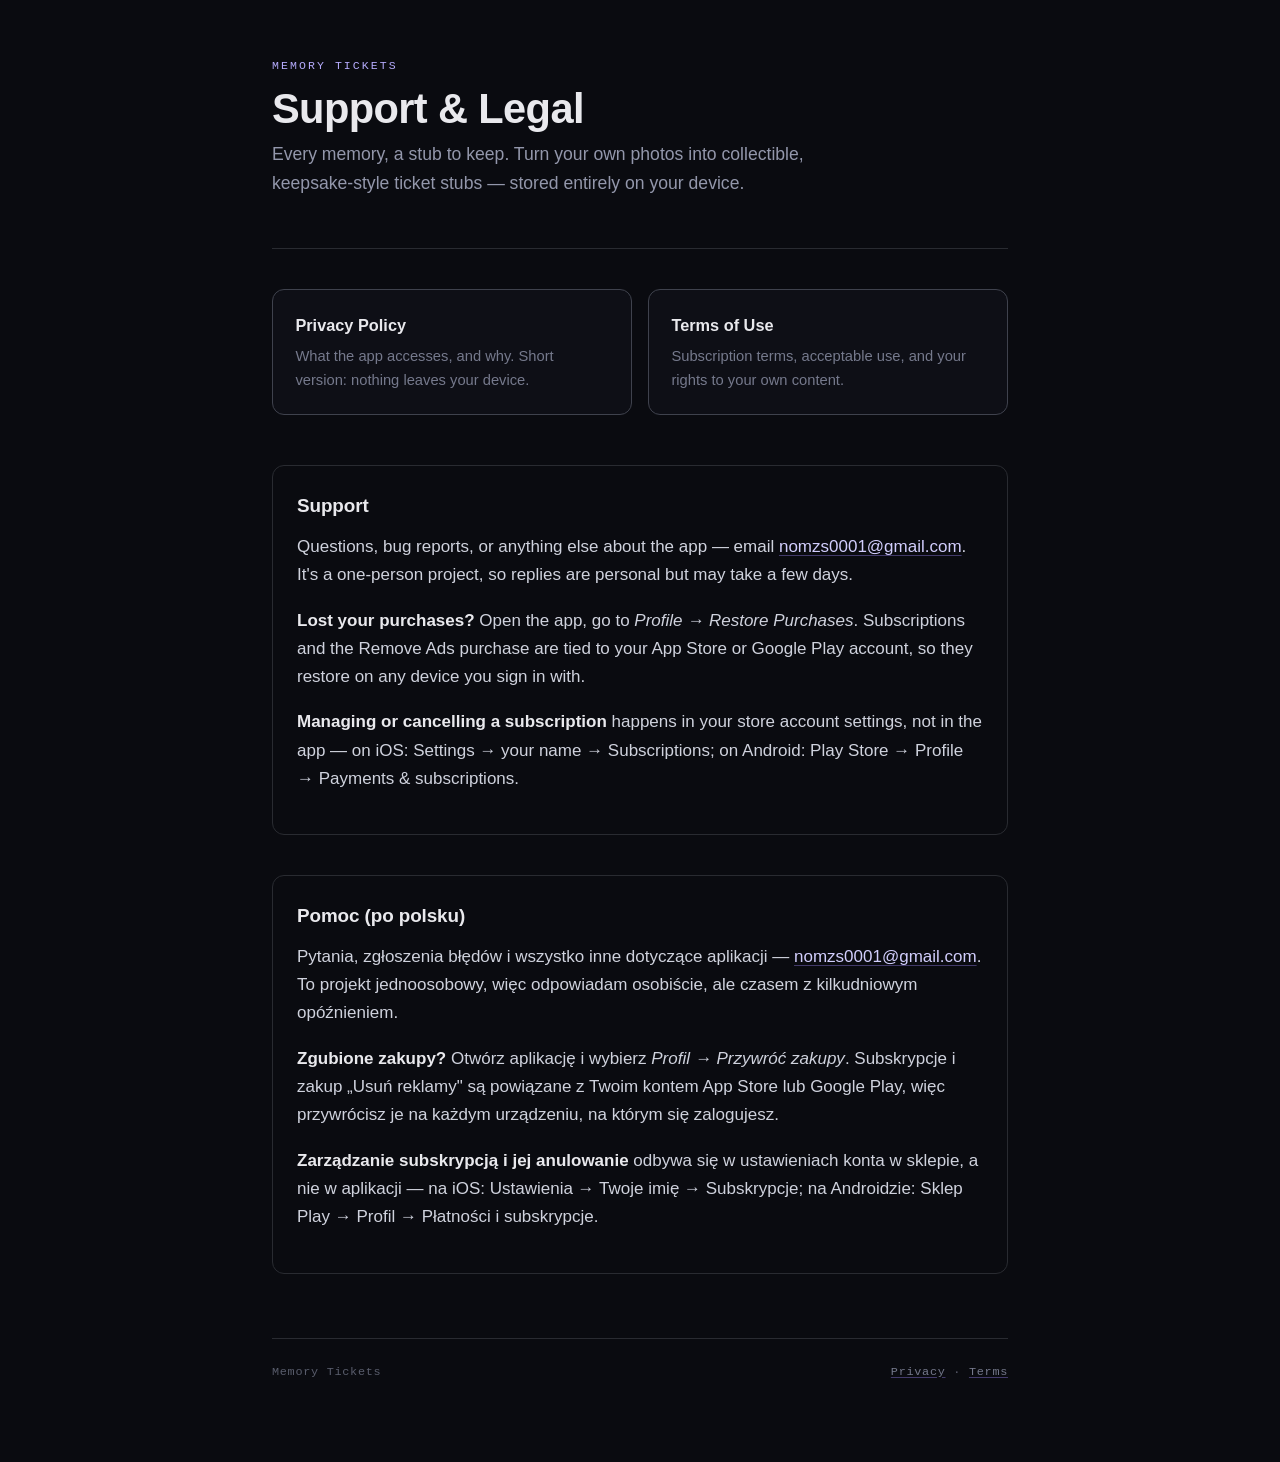
==== index.html @ 6f2deb5b "Memory Tickets legal and support pages" ====
<!doctype html>
<html lang="en">
<head>
<meta charset="utf-8">
<meta name="viewport" content="width=device-width, initial-scale=1">
<title>Memory Tickets — Support &amp; Legal</title>
<meta name="description" content="Support and legal documents for Memory Tickets — the app that turns your photos into collectible ticket stubs.">
<meta name="color-scheme" content="dark">
<link rel="stylesheet" href="style.css">
<link rel="icon" href="data:image/svg+xml,<svg xmlns='http://www.w3.org/2000/svg' viewBox='0 0 100 100'><text y='.9em' font-size='90'>🎫</text></svg>">
</head>
<body>
<div class="wrap">

  <header class="masthead">
    <p class="eyebrow">Memory Tickets</p>
    <h1>Support &amp; Legal</h1>
    <p class="lede">Every memory, a stub to keep. Turn your own photos into
      collectible, keepsake-style ticket stubs — stored entirely on your device.</p>
  </header>

  <ul class="cards">
    <li>
      <a class="card" href="privacy-policy.html">
        <h3>Privacy Policy</h3>
        <p>What the app accesses, and why. Short version: nothing leaves your device.</p>
      </a>
    </li>
    <li>
      <a class="card" href="terms-of-use.html">
        <h3>Terms of Use</h3>
        <p>Subscription terms, acceptable use, and your rights to your own content.</p>
      </a>
    </li>
  </ul>

  <section class="contact">
    <h2>Support</h2>
    <p>Questions, bug reports, or anything else about the app — email
      <a href="mailto:nomzs0001@gmail.com">nomzs0001@gmail.com</a>.
      It's a one-person project, so replies are personal but may take a few days.</p>
    <p><strong>Lost your purchases?</strong> Open the app, go to
      <em>Profile → Restore Purchases</em>. Subscriptions and the Remove&nbsp;Ads
      purchase are tied to your App&nbsp;Store or Google&nbsp;Play account, so they
      restore on any device you sign in with.</p>
    <p><strong>Managing or cancelling a subscription</strong> happens in your store
      account settings, not in the app — on iOS: Settings → your name → Subscriptions;
      on Android: Play Store → Profile → Payments &amp; subscriptions.</p>
  </section>

  <section class="contact" lang="pl">
    <h2>Pomoc (po polsku)</h2>
    <p>Pytania, zgłoszenia błędów i wszystko inne dotyczące aplikacji —
      <a href="mailto:nomzs0001@gmail.com">nomzs0001@gmail.com</a>.
      To projekt jednoosobowy, więc odpowiadam osobiście, ale czasem z kilkudniowym
      opóźnieniem.</p>
    <p><strong>Zgubione zakupy?</strong> Otwórz aplikację i wybierz
      <em>Profil → Przywróć zakupy</em>. Subskrypcje i zakup „Usuń reklamy" są
      powiązane z Twoim kontem App&nbsp;Store lub Google&nbsp;Play, więc przywrócisz
      je na każdym urządzeniu, na którym się zalogujesz.</p>
    <p><strong>Zarządzanie subskrypcją i jej anulowanie</strong> odbywa się
      w ustawieniach konta w sklepie, a nie w aplikacji — na iOS: Ustawienia → Twoje
      imię → Subskrypcje; na Androidzie: Sklep Play → Profil → Płatności
      i subskrypcje.</p>
  </section>

  <footer>
    <span>Memory Tickets</span>
    <span><a href="privacy-policy.html">Privacy</a> · <a href="terms-of-use.html">Terms</a></span>
  </footer>

</div>
</body>
</html>
---- style.css ----
/* Memory Tickets — legal & support site.
   Palette mirrors the app's "Nocturne" design system (see
   ios/MemoryTickets/Sources/DesignSystem/Colors.swift). No external fonts or
   assets: the page must load instantly and work offline for store reviewers. */

:root {
  --bg: #0a0b10;
  --paper: #f3f5fe;
  --paper-text: #292b31;
  --text: #e9e9ed;
  --muted-1: #9397ab;
  --muted-2: #75798c;
  --muted-3: #595d6c;
  --hairline: #3f424d;
  --subtle: #292b31;
  --accent-300: #d2cefd;
  --accent-400: #b5abfc;
  --accent: #9184d9;
  --accent-700: #796cbf;
  --accent-900: #423a6a;

  --mono: ui-monospace, SFMono-Regular, "SF Mono", Menlo, Consolas,
    "Liberation Mono", monospace;
  --sans: -apple-system, BlinkMacSystemFont, "Segoe UI", Roboto, Helvetica,
    Arial, sans-serif;

  --measure: 46rem;
}

* { box-sizing: border-box; }

html { -webkit-text-size-adjust: 100%; }

body {
  margin: 0;
  background: var(--bg);
  color: var(--text);
  font-family: var(--sans);
  font-size: 17px;
  line-height: 1.65;
  /* Long-form legal text reads better slightly narrower than full-width. */
  padding: 0 1.25rem 5rem;
}

.wrap {
  max-width: var(--measure);
  margin: 0 auto;
}

/* ---------- Masthead ---------- */

header.masthead {
  padding: 3.5rem 0 2rem;
  border-bottom: 1px solid var(--subtle);
  margin-bottom: 2.5rem;
}

.eyebrow {
  font-family: var(--mono);
  font-size: 0.72rem;
  letter-spacing: 0.18em;
  text-transform: uppercase;
  color: var(--accent-400);
  margin: 0 0 0.6rem;
}

h1 {
  font-size: clamp(1.9rem, 5vw, 2.6rem);
  line-height: 1.15;
  letter-spacing: -0.015em;
  margin: 0 0 0.5rem;
  font-weight: 700;
}

.updated {
  font-family: var(--mono);
  font-size: 0.78rem;
  color: var(--muted-2);
  margin: 0;
}

/* ---------- Long-form content ---------- */

h2 {
  font-size: 1.18rem;
  letter-spacing: -0.005em;
  margin: 2.75rem 0 0.75rem;
  padding-top: 1.5rem;
  border-top: 1px solid var(--subtle);
  font-weight: 650;
}

h2:first-of-type { border-top: none; padding-top: 0; margin-top: 1.5rem; }

p, li { color: #cfd2dd; }

p { margin: 0 0 1.1rem; }

ul { margin: 0 0 1.2rem; padding-left: 1.15rem; }
li { margin-bottom: 0.6rem; }
li::marker { color: var(--accent-700); }

strong { color: var(--text); font-weight: 650; }

a {
  color: var(--accent-300);
  text-decoration-color: var(--accent-900);
  text-underline-offset: 0.15em;
}
a:hover { text-decoration-color: var(--accent-400); }

/* The "short version" callout — styled as a ticket stub in cream paper,
   echoing the app's core visual motif. */
.stub {
  background: var(--paper);
  color: var(--paper-text);
  border-radius: 10px;
  padding: 1.4rem 1.5rem;
  margin: 0 0 2rem;
  position: relative;
}
.stub p { color: var(--paper-text); margin: 0; }
.stub p + p { margin-top: 0.9rem; }
.stub strong { color: #14151a; }
.stub a { color: #4a3f8f; text-decoration-color: #b5abfc; }
.stub .stub-label {
  font-family: var(--mono);
  font-size: 0.68rem;
  letter-spacing: 0.16em;
  text-transform: uppercase;
  color: #6b6f80;
  display: block;
  margin-bottom: 0.7rem;
}

/* ---------- Language toggle ---------- */

.langbar {
  display: flex;
  gap: 0.4rem;
  align-items: center;
  margin-top: 1.5rem;
}

.langbar button {
  font-family: var(--mono);
  font-size: 0.72rem;
  letter-spacing: 0.12em;
  text-transform: uppercase;
  color: var(--muted-1);
  background: transparent;
  border: 1px solid var(--hairline);
  border-radius: 999px;
  padding: 0.4rem 0.9rem;
  cursor: pointer;
  transition: color 0.15s, border-color 0.15s, background 0.15s;
}
.langbar button:hover { color: var(--text); border-color: var(--muted-3); }
.langbar button[aria-pressed="true"] {
  color: var(--bg);
  background: var(--accent-400);
  border-color: var(--accent-400);
}

/* Without JS, both language versions stay visible — a store reviewer must
   never hit a blank page. JS marks the root, and only then do we filter. */
.js [data-lang] { display: none; }
.js [data-lang].is-active { display: block; }

/* When both are shown (no-JS), separate them clearly. */
[data-lang] + [data-lang] {
  margin-top: 4rem;
  padding-top: 2.5rem;
  border-top: 2px solid var(--hairline);
}
.js [data-lang] + [data-lang] {
  margin-top: 0;
  padding-top: 0;
  border-top: none;
}

/* ---------- Index / landing ---------- */

.lede {
  font-size: 1.1rem;
  color: var(--muted-1);
  max-width: 34rem;
}

.cards {
  display: grid;
  gap: 1rem;
  grid-template-columns: repeat(auto-fit, minmax(15rem, 1fr));
  margin: 2.5rem 0;
  padding: 0;
  list-style: none;
}

.card {
  display: block;
  border: 1px solid var(--hairline);
  border-radius: 12px;
  padding: 1.35rem 1.4rem;
  text-decoration: none;
  transition: border-color 0.15s, background 0.15s;
  background: #0e0f16;
}
.card:hover { border-color: var(--accent-700); background: #12131c; }
.card h3 {
  margin: 0 0 0.35rem;
  font-size: 1.02rem;
  color: var(--text);
  font-weight: 650;
}
.card p { margin: 0; font-size: 0.92rem; color: var(--muted-2); }

.contact {
  border: 1px solid var(--subtle);
  border-radius: 12px;
  padding: 1.5rem;
  margin-top: 2.5rem;
}
.contact h2 { border: none; padding-top: 0; margin-top: 0; }

/* ---------- Footer ---------- */

footer {
  margin-top: 4rem;
  padding-top: 1.5rem;
  border-top: 1px solid var(--subtle);
  font-family: var(--mono);
  font-size: 0.74rem;
  letter-spacing: 0.06em;
  color: var(--muted-3);
  display: flex;
  flex-wrap: wrap;
  gap: 0.5rem 1.25rem;
  justify-content: space-between;
}
footer a { color: var(--muted-2); }
footer a:hover { color: var(--accent-300); }

/* ---------- Motion / accessibility ---------- */

@media (prefers-reduced-motion: reduce) {
  * { transition: none !important; }
}

:focus-visible {
  outline: 2px solid var(--accent-400);
  outline-offset: 2px;
  border-radius: 3px;
}

/* Light-mode readers: keep the dark treatment (it is the brand), but ensure
   we never inherit a transparent body from the host. */
@media (prefers-color-scheme: light) {
  body { background: var(--bg); color: var(--text); }
}
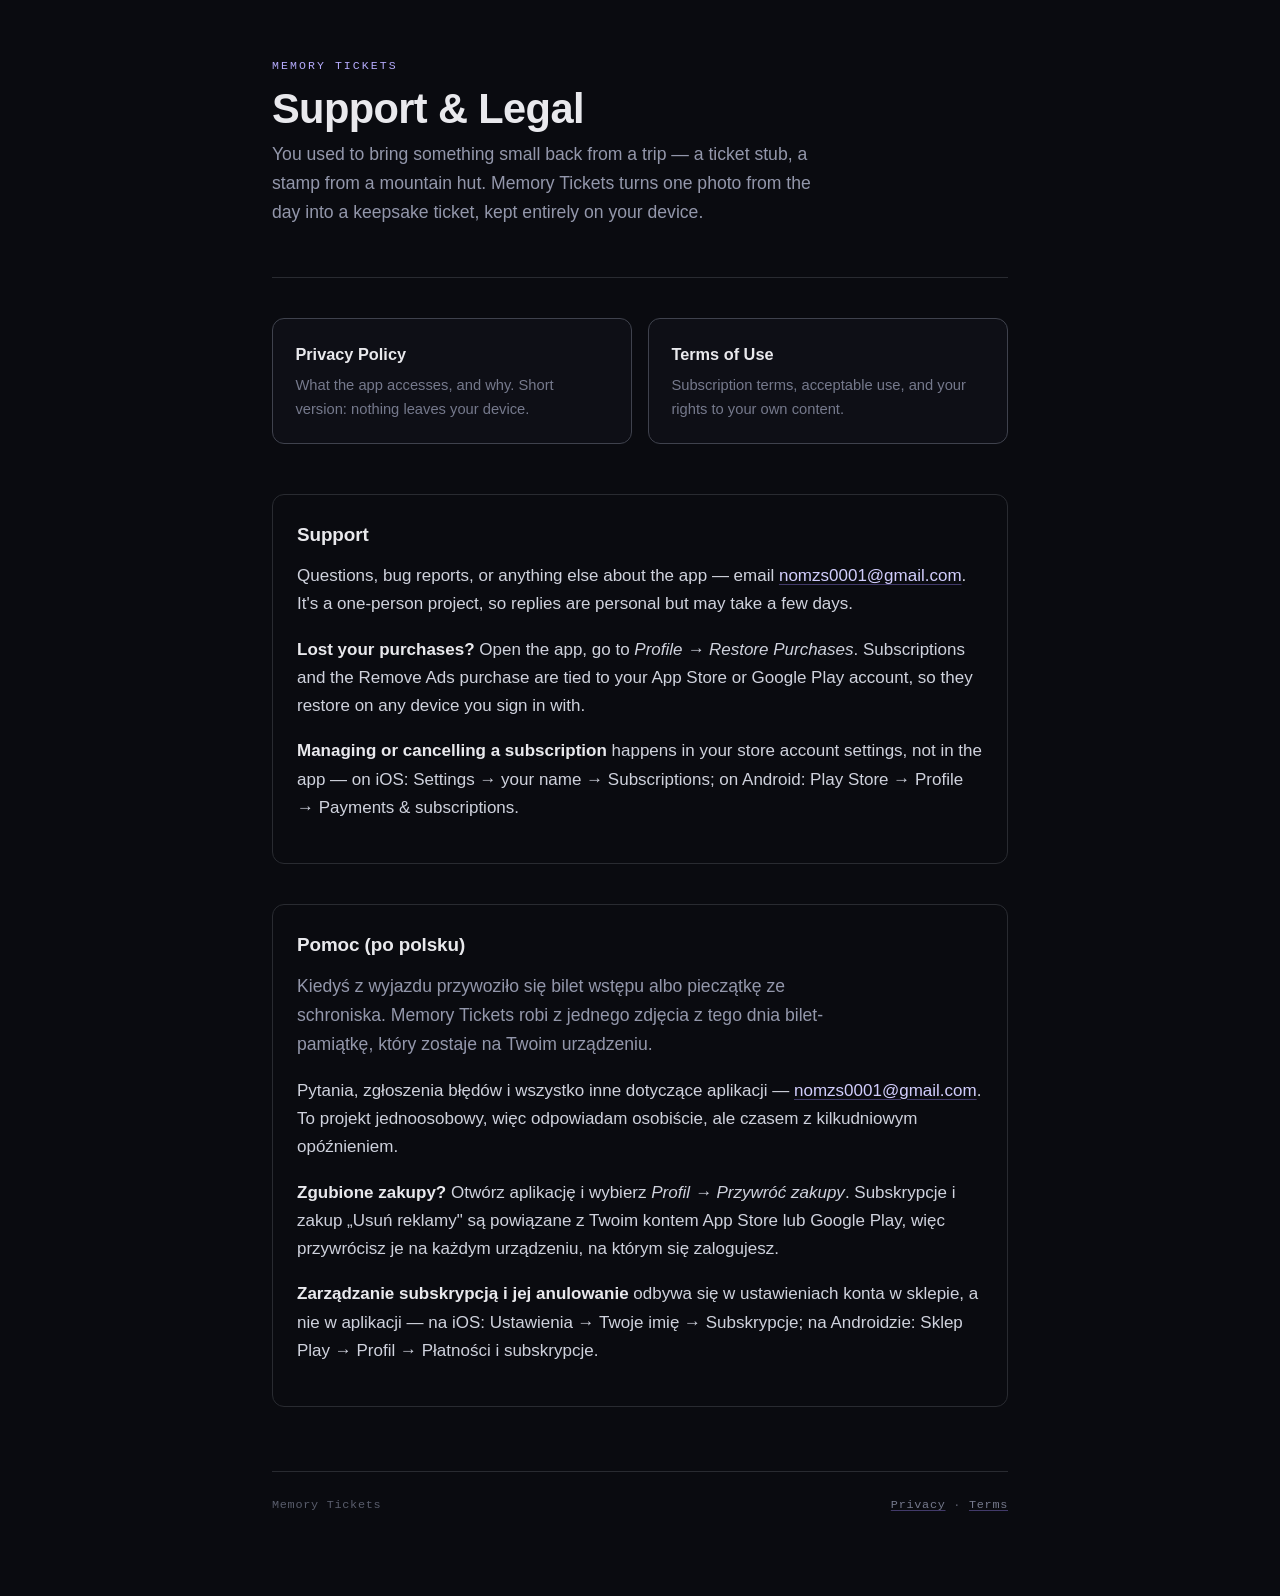
==== commit d7e7cc81: "Publish the corrected privacy policy; retarget the landing copy The privacy policy live on this site" ====
--- a/index.html
+++ b/index.html
@@ -4,7 +4,7 @@
 <meta charset="utf-8">
 <meta name="viewport" content="width=device-width, initial-scale=1">
 <title>Memory Tickets — Support &amp; Legal</title>
-<meta name="description" content="Support and legal documents for Memory Tickets — the app that turns your photos into collectible ticket stubs.">
+<meta name="description" content="Support and legal documents for Memory Tickets — the app that turns one photo from your day into a keepsake ticket, kept on your device.">
 <meta name="color-scheme" content="dark">
 <link rel="stylesheet" href="style.css">
 <link rel="icon" href="data:image/svg+xml,<svg xmlns='http://www.w3.org/2000/svg' viewBox='0 0 100 100'><text y='.9em' font-size='90'>🎫</text></svg>">
@@ -15,8 +15,9 @@
   <header class="masthead">
     <p class="eyebrow">Memory Tickets</p>
     <h1>Support &amp; Legal</h1>
-    <p class="lede">Every memory, a stub to keep. Turn your own photos into
-      collectible, keepsake-style ticket stubs — stored entirely on your device.</p>
+    <p class="lede">You used to bring something small back from a trip — a ticket stub,
+      a stamp from a mountain hut. Memory Tickets turns one photo from the day into a
+      keepsake ticket, kept entirely on your device.</p>
   </header>
 
   <ul class="cards">
@@ -50,6 +51,9 @@
 
   <section class="contact" lang="pl">
     <h2>Pomoc (po polsku)</h2>
+    <p class="lede">Kiedyś z wyjazdu przywoziło się bilet wstępu albo pieczątkę ze
+      schroniska. Memory Tickets robi z jednego zdjęcia z tego dnia bilet-pamiątkę,
+      który zostaje na Twoim urządzeniu.</p>
     <p>Pytania, zgłoszenia błędów i wszystko inne dotyczące aplikacji —
       <a href="mailto:nomzs0001@gmail.com">nomzs0001@gmail.com</a>.
       To projekt jednoosobowy, więc odpowiadam osobiście, ale czasem z kilkudniowym
